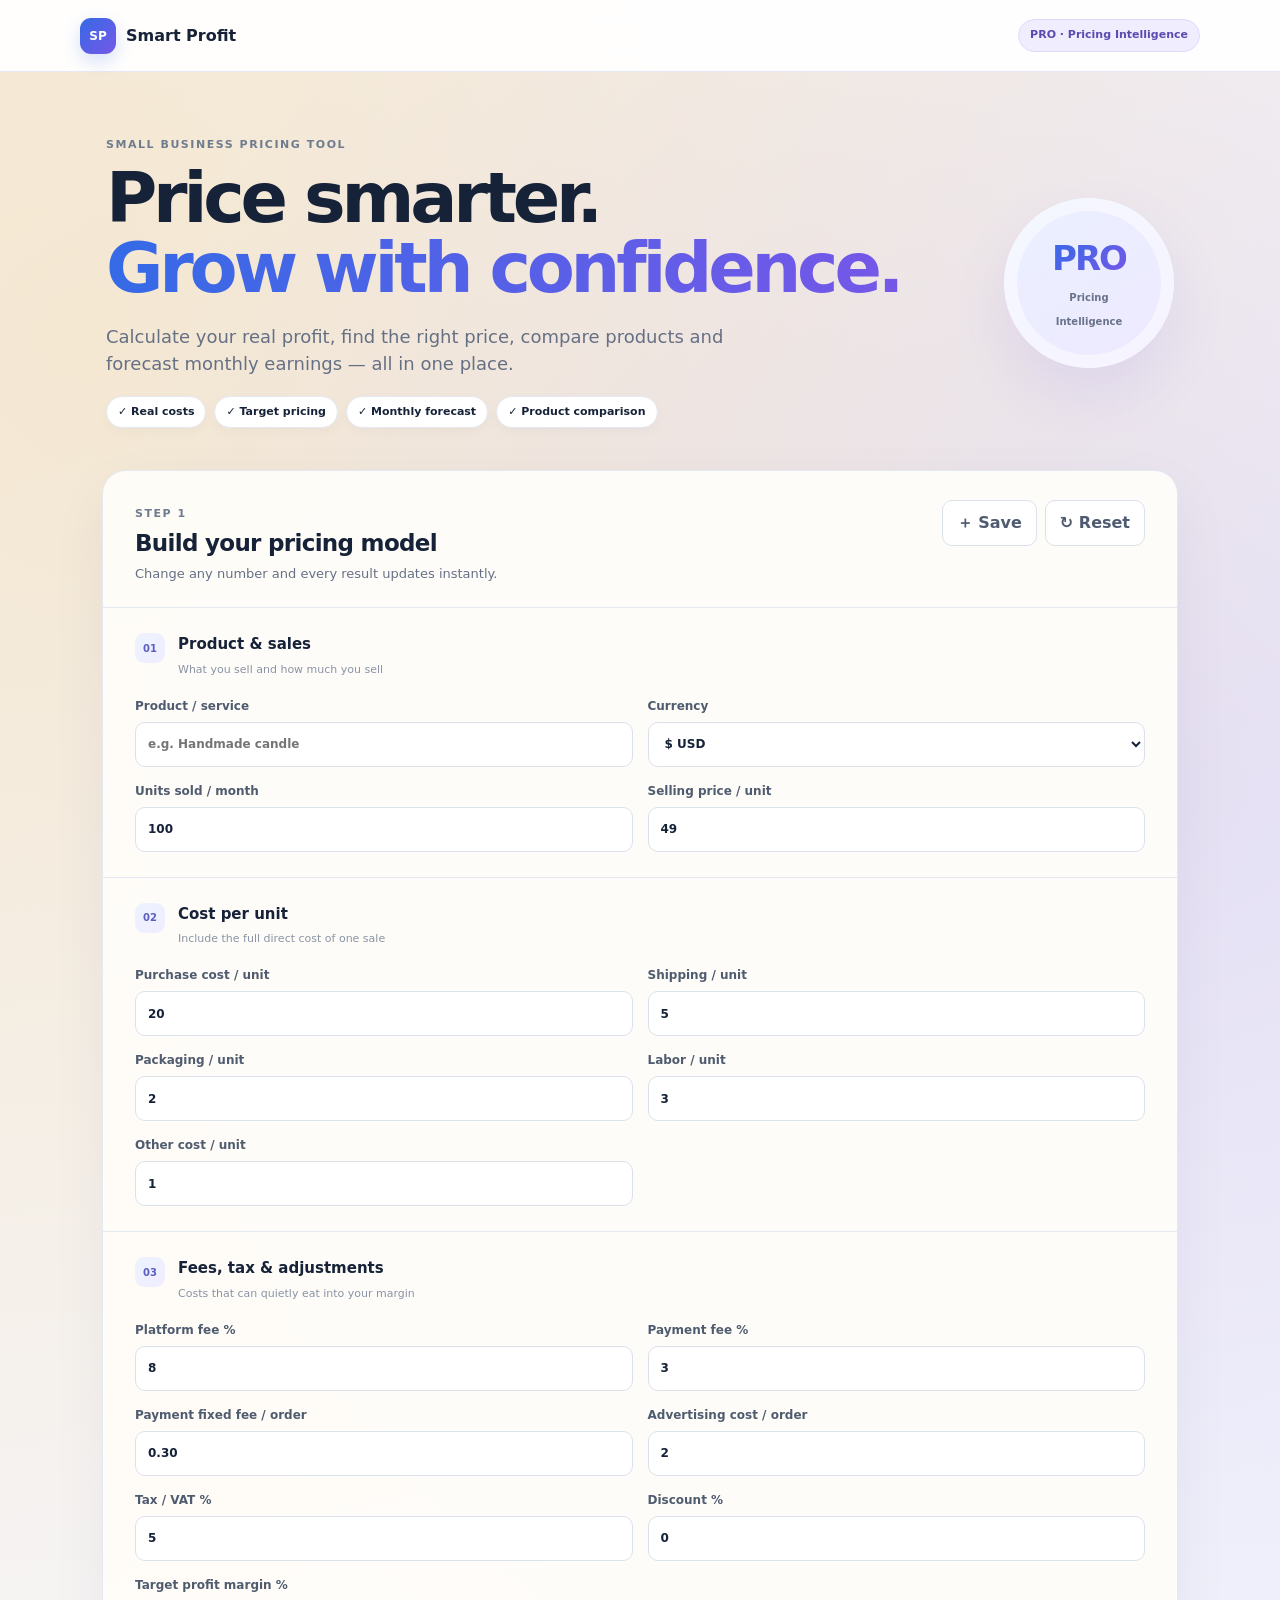
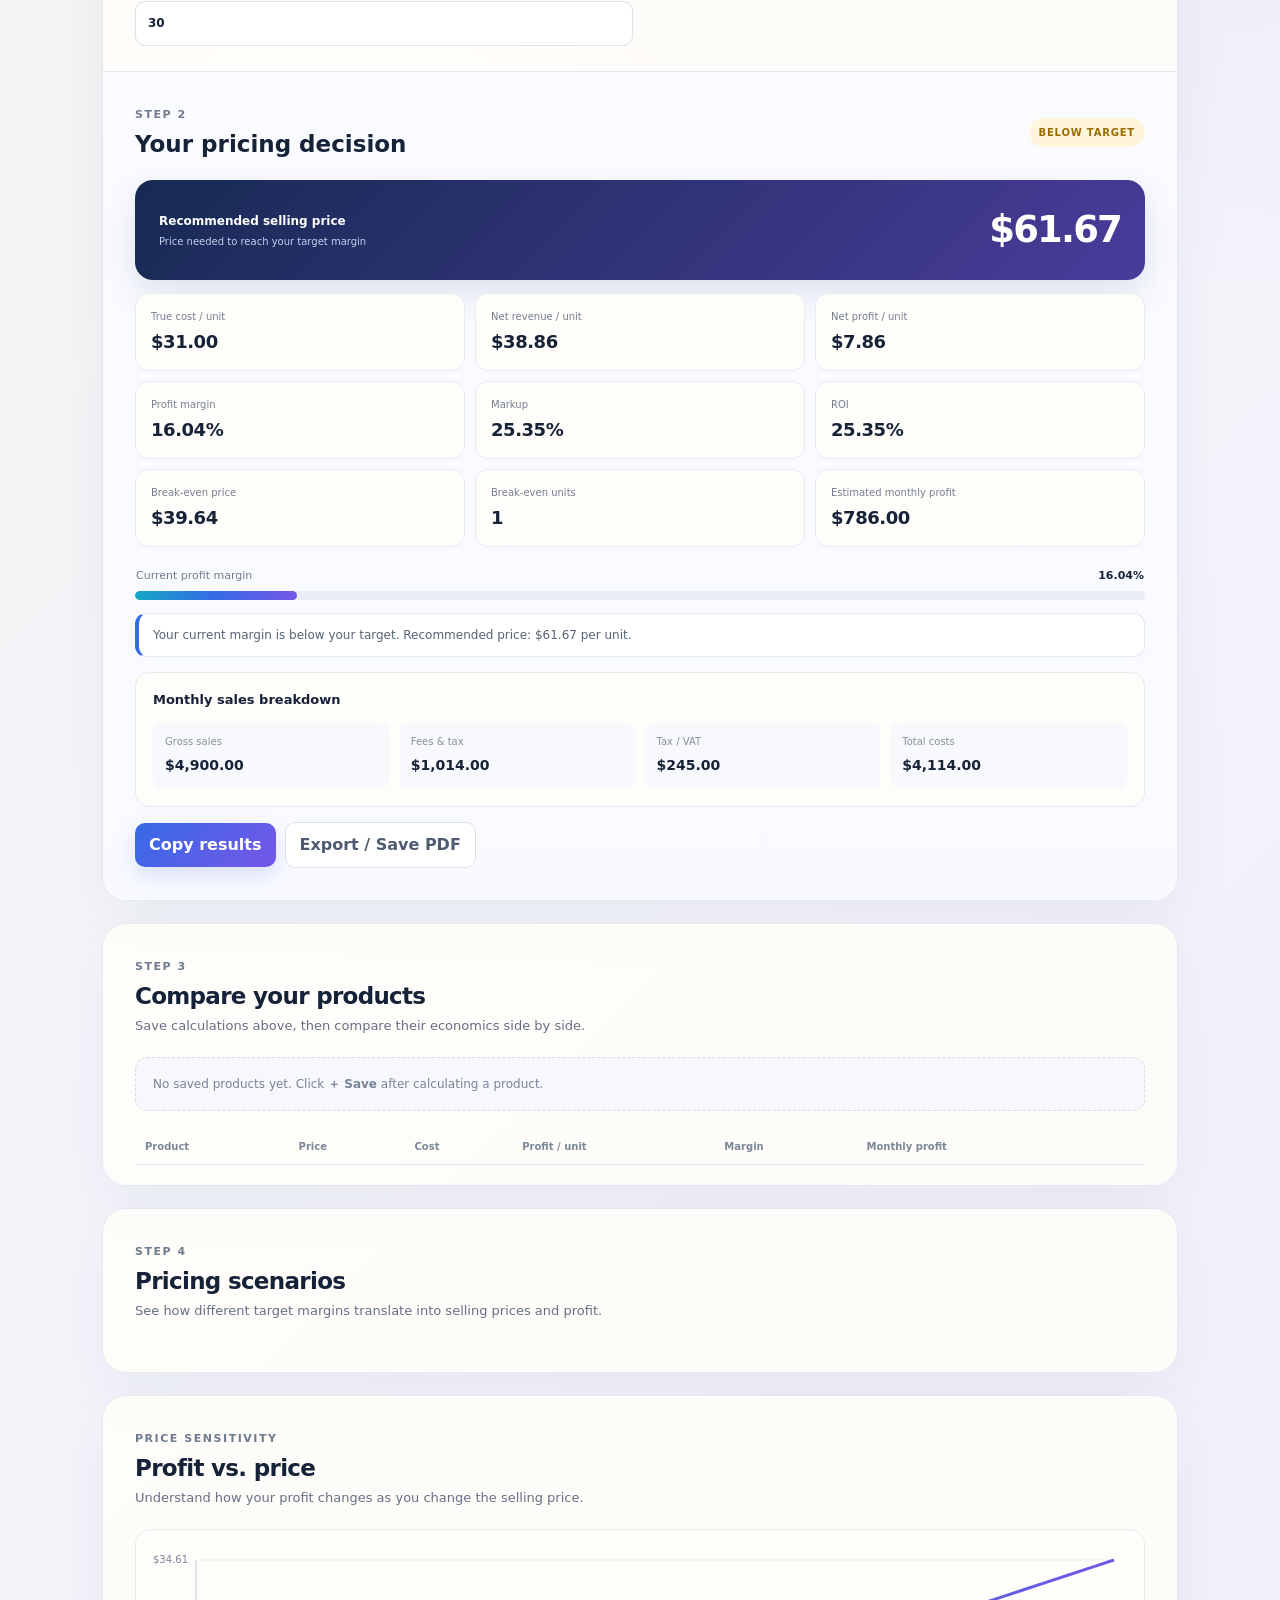
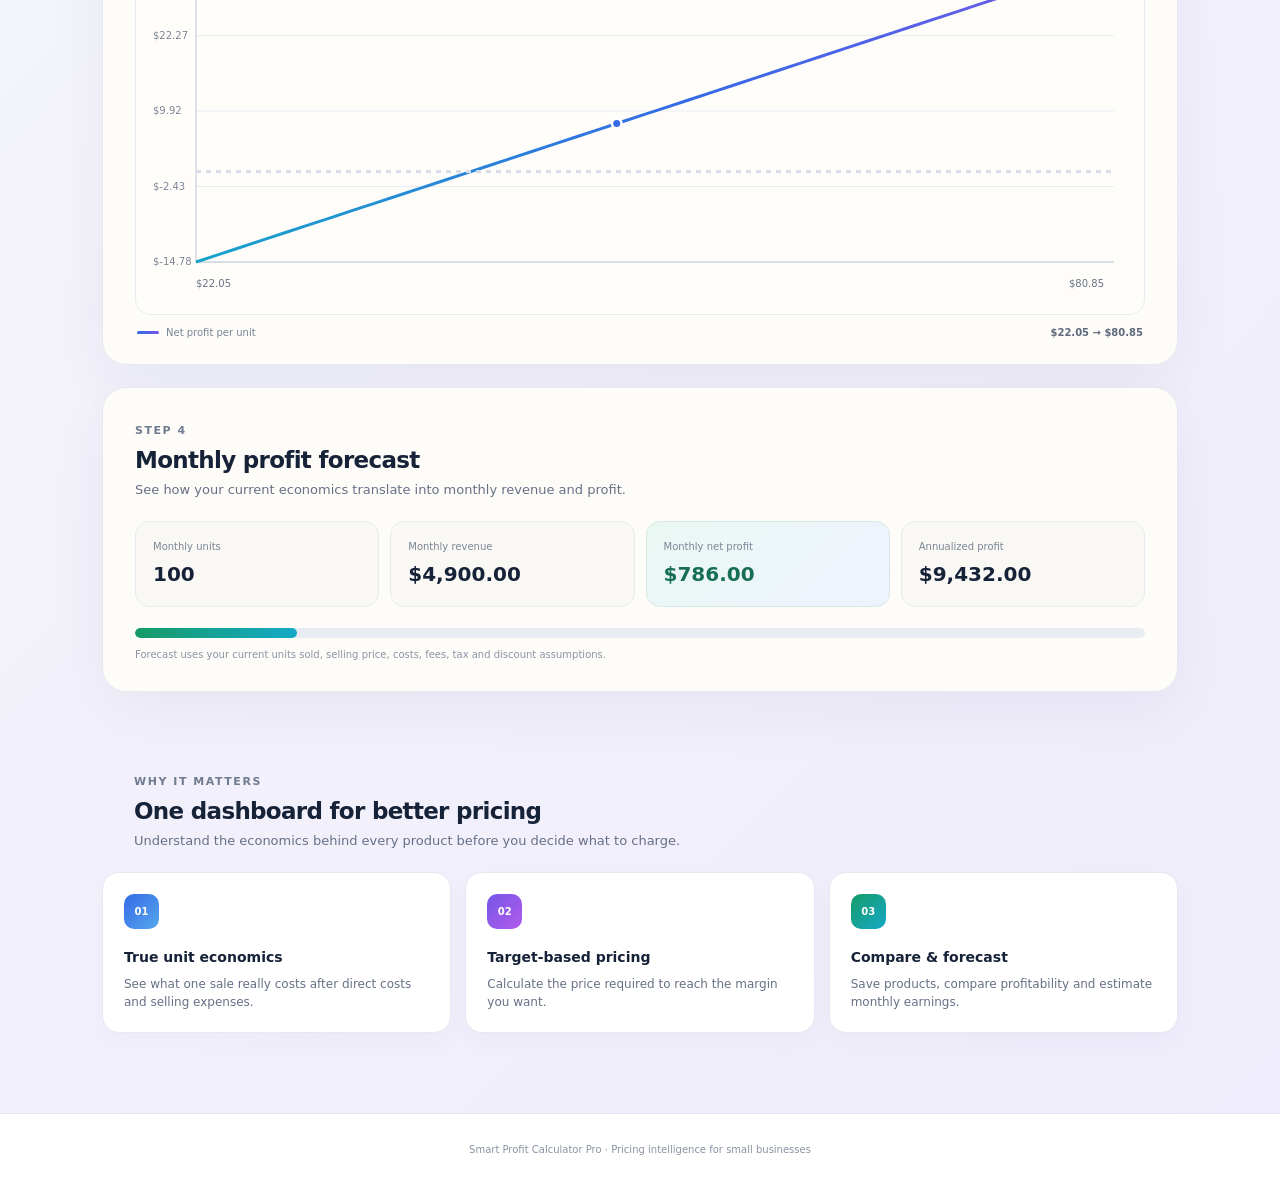
==== index.html @ c3d18a42 "Add files via upload" ====
<!doctype html>
<html lang="en">
<head>
<meta charset="utf-8">
<meta name="viewport" content="width=device-width,initial-scale=1">
<meta name="description" content="Smart Profit Calculator Pro — pricing, profit, comparison and monthly forecasting for small businesses.">
<title>Smart Profit Calculator Pro</title>
<link rel="stylesheet" href="style.css">
</head>
<body>
<header class="topbar">
  <div class="brand"><span class="logo">SP</span><span>Smart Profit</span></div>
  <span class="badge">PRO · Pricing Intelligence</span>
</header>

<main class="container">
<section class="hero">
  <div class="hero-copy">
    <p class="eyebrow">SMALL BUSINESS PRICING TOOL</p>
    <h1>Price smarter.<br><span>Grow with confidence.</span></h1>
    <p>Calculate your real profit, find the right price, compare products and forecast monthly earnings — all in one place.</p>
    <div class="hero-pills"><span>✓ Real costs</span><span>✓ Target pricing</span><span>✓ Monthly forecast</span><span>✓ Product comparison</span></div>
  </div>
  <div class="hero-orb"><div><b>PRO</b><small>Pricing<br>Intelligence</small></div></div>
</section>

<section class="card calculator">
  <div class="section-head">
    <div><span class="section-kicker">STEP 1</span><h2>Build your pricing model</h2><p>Change any number and every result updates instantly.</p></div>
    <div class="head-actions"><button id="save" class="secondary">＋ Save</button><button id="reset" class="secondary">↻ Reset</button></div>
  </div>

  <div class="group">
    <div class="group-title"><span>01</span><div><h3>Product & sales</h3><small>What you sell and how much you sell</small></div></div>
    <div class="grid">
      <label>Product / service<input id="product" placeholder="e.g. Handmade candle"></label>
      <label>Currency<select id="currency"><option value="$">$ USD</option><option value="€">€ EUR</option><option value="£">£ GBP</option><option value="﷼">﷼ IRR</option></select></label>
      <label>Units sold / month<input id="units" type="number" min="1" step="1" value="100"></label>
      <label>Selling price / unit<input id="selling" type="number" min="0" step="0.01" value="49"></label>
    </div>
  </div>

  <div class="group">
    <div class="group-title"><span>02</span><div><h3>Cost per unit</h3><small>Include the full direct cost of one sale</small></div></div>
    <div class="grid">
      <label>Purchase cost / unit<input id="purchase" type="number" min="0" step="0.01" value="20"></label>
      <label>Shipping / unit<input id="shipping" type="number" min="0" step="0.01" value="5"></label>
      <label>Packaging / unit<input id="packaging" type="number" min="0" step="0.01" value="2"></label>
      <label>Labor / unit<input id="labor" type="number" min="0" step="0.01" value="3"></label>
      <label>Other cost / unit<input id="other" type="number" min="0" step="0.01" value="1"></label>
    </div>
  </div>

  <div class="group">
    <div class="group-title"><span>03</span><div><h3>Fees, tax & adjustments</h3><small>Costs that can quietly eat into your margin</small></div></div>
    <div class="grid">
      <label>Platform fee %<input id="platformFee" type="number" min="0" max="100" step="0.1" value="8"></label>
      <label>Payment fee %<input id="paymentFee" type="number" min="0" max="100" step="0.1" value="3"></label>
      <label>Payment fixed fee / order<input id="fixedFee" type="number" min="0" step="0.01" value="0.30"></label>
      <label>Advertising cost / order<input id="ads" type="number" min="0" step="0.01" value="2"></label>
      <label>Tax / VAT %<input id="tax" type="number" min="0" max="100" step="0.1" value="5"></label>
      <label>Discount %<input id="discount" type="number" min="0" max="100" step="0.1" value="0"></label>
      <label>Target profit margin %<input id="targetMargin" type="number" min="0" max="99.9" step="0.1" value="30"></label>
    </div>
  </div>

  <div class="results-wrap">
    <div class="result-heading"><div><span class="section-kicker">STEP 2</span><h2>Your pricing decision</h2></div><span id="status" class="status positive">PROFITABLE</span></div>
    <div class="hero-result"><div><span>Recommended selling price</span><small>Price needed to reach your target margin</small></div><strong id="recommended">$45.07</strong></div>
    <div class="results">
      <div class="metric"><span>True cost / unit</span><strong id="cost">$31.00</strong></div>
      <div class="metric"><span>Net revenue / unit</span><strong id="netRevenue">$43.05</strong></div>
      <div class="metric"><span>Net profit / unit</span><strong id="profit">$12.05</strong></div>
      <div class="metric"><span>Profit margin</span><strong id="margin">28.00%</strong></div>
      <div class="metric"><span>Markup</span><strong id="markup">38.87%</strong></div>
      <div class="metric"><span>ROI</span><strong id="roi">38.87%</strong></div>
      <div class="metric"><span>Break-even price</span><strong id="breakEven">$35.41</strong></div>
      <div class="metric"><span>Break-even units</span><strong id="breakEvenUnits">1</strong></div>
      <div class="metric"><span>Estimated monthly profit</span><strong id="totalProfit">$1,205.00</strong></div>
    </div>
    <div class="bar-label"><span>Current profit margin</span><b id="barValue">28.00%</b></div>
    <div class="bar"><div id="profitBar"></div></div>
    <div class="insight" id="message"></div>
    <div class="summary"><h3>Monthly sales breakdown</h3><div class="summary-grid">
      <div><span>Gross sales</span><b id="grossSales">$4,900.00</b></div>
      <div><span>Fees & tax</span><b id="fees">$980.00</b></div>
      <div><span>Tax / VAT</span><b id="taxAmount">$245.00</b></div>
      <div><span>Total costs</span><b id="variableCosts">$3,695.00</b></div>
    </div></div>
    <div class="actions"><button id="copy" class="primary">Copy results</button><button id="pdf" class="secondary">Export / Save PDF</button><span id="copied" class="copied"></span></div>
  </div>
</section>

<section class="card tool-card">
  <div class="section-head compact"><div><span class="section-kicker">STEP 3</span><h2>Compare your products</h2><p>Save calculations above, then compare their economics side by side.</p></div></div>
  <div id="savedEmpty" class="empty">No saved products yet. Click <b>＋ Save</b> after calculating a product.</div>
  <div class="table-wrap"><table id="compareTable"><thead><tr><th>Product</th><th>Price</th><th>Cost</th><th>Profit / unit</th><th>Margin</th><th>Monthly profit</th><th></th></tr></thead><tbody></tbody></table></div>
</section>


<section class="card scenarios">
  <div class="section-head compact"><div><span class="section-kicker">STEP 4</span><h2>Pricing scenarios</h2><p>See how different target margins translate into selling prices and profit.</p></div></div>
  <div class="scenario-grid" id="scenarioGrid"></div>
</section>

<section class="card chart-card">
  <div class="section-head compact"><div><span class="section-kicker">PRICE SENSITIVITY</span><h2>Profit vs. price</h2><p>Understand how your profit changes as you change the selling price.</p></div></div>
  <div class="chart-wrap"><canvas id="profitChart" width="1000" height="360"></canvas></div>
  <div class="chart-legend"><span><i></i> Net profit per unit</span><b id="chartRange"></b></div>
</section>
<section class="card forecast">
  <div class="section-head compact"><div><span class="section-kicker">STEP 4</span><h2>Monthly profit forecast</h2><p>See how your current economics translate into monthly revenue and profit.</p></div></div>
  <div class="forecast-grid">
    <div class="forecast-card"><span>Monthly units</span><b id="fUnits">100</b></div>
    <div class="forecast-card"><span>Monthly revenue</span><b id="fRevenue">$4,900</b></div>
    <div class="forecast-card accent"><span>Monthly net profit</span><b id="fProfit">$1,205</b></div>
    <div class="forecast-card"><span>Annualized profit</span><b id="fAnnual">$14,460</b></div>
  </div>
  <div class="forecast-bar"><div id="forecastFill"></div></div>
  <div class="forecast-note">Forecast uses your current units sold, selling price, costs, fees, tax and discount assumptions.</div>
</section>

<section class="how"><div class="section-head compact"><div><span class="section-kicker">WHY IT MATTERS</span><h2>One dashboard for better pricing</h2><p>Understand the economics behind every product before you decide what to charge.</p></div></div>
<div class="features"><div><span class="feature-icon one">01</span><b>True unit economics</b><p>See what one sale really costs after direct costs and selling expenses.</p></div>
<div><span class="feature-icon two">02</span><b>Target-based pricing</b><p>Calculate the price required to reach the margin you want.</p></div>
<div><span class="feature-icon three">03</span><b>Compare & forecast</b><p>Save products, compare profitability and estimate monthly earnings.</p></div></div></section>
</main>
<footer>Smart Profit Calculator Pro · Pricing intelligence for small businesses</footer>
<script src="app.js"></script>
</body>
</html>
---- style.css ----
*{box-sizing:border-box}:root{--ink:#162238;--muted:#667085;--line:#e4e9f1;--soft:#f5f8fc;--blue:#356ae6;--violet:#7657e8;--cyan:#15a9c7;--green:#169b67;--red:#c53b35;--gold:#e2a72f}
body{margin:0;background:radial-gradient(circle at 8% 8%,rgba(230,190,115,.20),transparent 30%),radial-gradient(circle at 92% 18%,rgba(118,87,232,.13),transparent 30%),linear-gradient(135deg,#f8f1e7 0%,#f4f5fb 48%,#f0ecfb 100%);color:var(--ink);font-family:Inter,ui-sans-serif,system-ui,-apple-system,"Segoe UI",sans-serif;line-height:1.5}.topbar{height:72px;background:rgba(255,255,255,.94);backdrop-filter:blur(12px);border-bottom:1px solid var(--line);display:flex;align-items:center;justify-content:space-between;padding:0 max(22px,calc((100% - 1120px)/2));position:sticky;top:0;z-index:10}.brand{display:flex;align-items:center;gap:10px;font-weight:850}.logo{width:36px;height:36px;border-radius:11px;background:linear-gradient(135deg,var(--blue),var(--violet));color:#fff;display:grid;place-items:center;font-size:12px;box-shadow:0 7px 18px #356ae633}.badge{font-size:11px;font-weight:800;color:#5b4bb0;background:#f0edff;border:1px solid #ded8ff;padding:7px 11px;border-radius:99px}
.container{max-width:1120px;margin:auto;padding:55px 22px 80px}.hero{display:flex;justify-content:space-between;align-items:center;gap:30px;padding:10px 4px 42px}.eyebrow,.section-kicker{font-size:11px;font-weight:900;letter-spacing:.14em;color:#6f7b8e;margin:0 0 9px}.hero h1{font-size:clamp(42px,6vw,70px);line-height:1.01;letter-spacing:-.06em;margin:0}.hero h1 span{background:linear-gradient(90deg,var(--blue),var(--violet));-webkit-background-clip:text;background-clip:text;color:transparent}.hero-copy>p:not(.eyebrow){font-size:18px;color:var(--muted);max-width:690px;margin:19px 0}.hero-pills{display:flex;gap:8px;flex-wrap:wrap}.hero-pills span{background:#fff;border:1px solid var(--line);padding:7px 11px;border-radius:99px;font-size:11px;font-weight:750;box-shadow:0 4px 12px #1c2c4a08}.hero-orb{width:170px;height:170px;flex:none;border-radius:50%;background:linear-gradient(145deg,#eaf0ff,#eee9ff);display:grid;place-items:center;box-shadow:inset 0 0 0 13px #ffffff80,0 25px 55px #6c5ce71c}.hero-orb div{text-align:center}.hero-orb b{display:block;font-size:34px;letter-spacing:-.06em;background:linear-gradient(135deg,var(--blue),var(--violet));-webkit-background-clip:text;color:transparent}.hero-orb small{font-size:10px;color:#68738a;font-weight:800;line-height:1.2}
.card{background:rgba(255,253,249,.96);border:1px solid var(--line);border-radius:24px;box-shadow:0 20px 60px #1d31500d;overflow:hidden;margin-bottom:22px}.section-head{display:flex;justify-content:space-between;align-items:flex-start;gap:20px;padding:29px 32px 24px}.section-head h2{margin:2px 0 3px;font-size:23px;letter-spacing:-.03em}.section-head p{margin:0;color:var(--muted);font-size:13px}.head-actions{display:flex;gap:8px}.secondary,.primary{font:inherit;border-radius:10px;padding:10px 14px;cursor:pointer;font-weight:800}.secondary{background:#fff;border:1px solid #dbe1eb;color:#4e5b70}.secondary:hover{border-color:#aeb9ca}.primary{background:linear-gradient(135deg,var(--blue),var(--violet));border:0;color:#fff;box-shadow:0 9px 20px #4e68d52b}
.group{border-top:1px solid var(--line);padding:25px 32px}.group-title{display:flex;gap:13px;align-items:flex-start;margin-bottom:17px}.group-title>span{width:30px;height:30px;border-radius:9px;background:linear-gradient(135deg,#edf3ff,#f0edff);display:grid;place-items:center;font-size:10px;font-weight:900;color:#5b5fc0}.group-title h3{margin:0;font-size:15px}.group-title small{color:#8993a4;font-size:11px}.grid{display:grid;grid-template-columns:repeat(2,minmax(0,1fr));gap:15px}label{font-size:12px;font-weight:750;color:#4f5b6e}input,select{width:100%;margin-top:7px;height:45px;border:1px solid #dbe1e9;border-radius:10px;background:#fff;padding:0 12px;font:inherit;color:var(--ink);outline:none}input:focus,select:focus{border-color:#7189df;box-shadow:0 0 0 3px #617be51a}
.results-wrap{border-top:1px solid var(--line);padding:29px 32px 32px;background:linear-gradient(180deg,#fafbff,#f8faff)}.result-heading{display:flex;justify-content:space-between;align-items:center;margin-bottom:17px}.result-heading h2{margin:2px 0;font-size:23px}.status{font-size:10px;font-weight:900;letter-spacing:.08em;padding:7px 10px;border-radius:99px}.status.positive{background:#e8f8f0;color:var(--green)}.status.warning{background:#fff5dd;color:#9b6c00}.status.negative{background:#fdeceb;color:var(--red)}.hero-result{background:linear-gradient(135deg,#172a53,#493c9b);color:#fff;border-radius:18px;padding:22px 24px;display:flex;justify-content:space-between;align-items:center;gap:20px;margin-bottom:13px;box-shadow:0 14px 35px #33458a22}.hero-result span{display:block;font-size:12px;font-weight:850}.hero-result small{display:block;color:#c7cff0;margin-top:4px;font-size:10px}.hero-result strong{font-size:37px;letter-spacing:-.05em;white-space:nowrap}.results{display:grid;grid-template-columns:repeat(3,1fr);gap:10px}.metric{background:#fffdfa;border:1px solid #e7ebf2;border-radius:13px;padding:15px}.metric span{display:block;color:#747f90;font-size:10px;margin-bottom:4px}.metric strong{font-size:18px;letter-spacing:-.025em}.bar-label{display:flex;justify-content:space-between;margin:21px 1px 7px;font-size:11px;color:#707b8c}.bar-label b{color:var(--ink)}.bar{height:9px;background:#e8ecf3;border-radius:99px;overflow:hidden}.bar div{height:100%;width:0;background:linear-gradient(90deg,var(--cyan),var(--blue),var(--violet));border-radius:99px;transition:.25s}.insight{margin-top:13px;background:#fff;border:1px solid #e4e8ef;border-left:4px solid var(--blue);border-radius:11px;padding:12px 14px;font-size:12px;color:#566275}.summary{margin-top:15px;background:#fffdfa;border:1px solid #e5e9f0;border-radius:14px;padding:17px}.summary h3{margin:0 0 12px;font-size:13px}.summary-grid{display:grid;grid-template-columns:repeat(4,1fr);gap:9px}.summary-grid div{padding:12px;background:#f8f9fc;border-radius:10px}.summary-grid span{display:block;color:#87909e;font-size:10px;margin-bottom:4px}.summary-grid b{font-size:14px}.actions{display:flex;align-items:center;gap:9px;margin-top:15px}.copied{font-size:11px;color:var(--green)}
.tool-card{padding-bottom:20px}.compact{padding-bottom:21px}.empty{margin:0 32px 18px;padding:17px;background:#f7f8fb;border:1px dashed #d7dde8;border-radius:12px;color:#788397;font-size:12px}.table-wrap{overflow-x:auto;padding:0 32px}.table-wrap table{width:100%;border-collapse:collapse;font-size:11px;min-width:730px}.table-wrap th{text-align:left;color:#7c8798;font-size:10px;padding:10px;border-bottom:1px solid var(--line)}.table-wrap td{padding:13px 10px;border-bottom:1px solid #edf0f4}.table-wrap td strong{font-size:12px}.delete{border:0;background:#fff0ef;color:var(--red);border-radius:7px;padding:5px 8px;cursor:pointer;font-size:10px}
.forecast{padding-bottom:29px}.forecast-grid{display:grid;grid-template-columns:repeat(4,1fr);gap:11px;padding:0 32px}.forecast-card{background:#faf8f4;border:1px solid #e7ebf1;border-radius:14px;padding:17px}.forecast-card span{display:block;color:#7b8696;font-size:10px;margin-bottom:5px}.forecast-card b{font-size:20px}.forecast-card.accent{background:linear-gradient(135deg,#eaf8f3,#eef3ff);border-color:#d8e9e5}.forecast-card.accent b{color:#176f53}.forecast-bar{height:10px;background:#e9edf3;border-radius:99px;margin:21px 32px 9px;overflow:hidden}.forecast-bar div{height:100%;width:0;background:linear-gradient(90deg,var(--green),var(--cyan));border-radius:99px}.forecast-note{padding:0 32px;color:#8a94a3;font-size:10px}
.how{padding:25px 0 0}.features{display:grid;grid-template-columns:repeat(3,1fr);gap:14px}.features>div{background:#fff;border:1px solid var(--line);border-radius:17px;padding:21px;box-shadow:0 8px 25px #25365b08}.feature-icon{display:grid;place-items:center;width:35px;height:35px;border-radius:10px;font-size:10px;font-weight:900;margin-bottom:16px;color:#fff}.one{background:linear-gradient(135deg,var(--blue),#55a7ed)}.two{background:linear-gradient(135deg,var(--violet),#b05bea)}.three{background:linear-gradient(135deg,var(--green),var(--cyan))}.features b{font-size:14px}.features p{font-size:12px;color:var(--muted);margin:6px 0 0}footer{text-align:center;color:#8993a2;font-size:10px;padding:28px;border-top:1px solid var(--line);background:#fff}
@media(max-width:800px){.hero-orb{display:none}.results{grid-template-columns:repeat(2,1fr)}.summary-grid,.forecast-grid,.features{grid-template-columns:repeat(2,1fr)}}@media(max-width:560px){.topbar{height:62px}.badge{display:none}.container{padding:35px 13px 55px}.hero h1{font-size:44px}.grid,.results,.summary-grid,.forecast-grid,.features{grid-template-columns:1fr}.section-head,.group,.results-wrap{padding-left:18px;padding-right:18px}.table-wrap{padding:0 18px}.empty{margin-left:18px;margin-right:18px}.forecast-bar{margin-left:18px;margin-right:18px}.forecast-note{padding-left:18px;padding-right:18px}.hero-result{flex-direction:column;align-items:flex-start}.hero-result strong{font-size:32px}.head-actions{flex-direction:column}}
@media print{.topbar,.hero-orb,.head-actions,.actions,.how,.tool-card,.forecast,.group,.hero-pills,footer{display:none!important}.container{padding:0}.card{box-shadow:none;border:0}.results-wrap{background:#fff}.hero{padding:0 0 20px}.results-wrap{border:0}}

body:before{content:"";position:fixed;inset:0;pointer-events:none;opacity:.28;background-image:radial-gradient(rgba(22,34,56,.07) .7px,transparent .7px);background-size:18px 18px;mask-image:linear-gradient(to bottom,black,transparent 72%)}

.scenario-grid{display:grid;grid-template-columns:repeat(5,1fr);gap:11px;padding:0 32px 30px}.scenario{border:1px solid #e3e8f0;border-radius:15px;padding:17px;background:#fffdfa;position:relative;overflow:hidden}.scenario:before{content:"";position:absolute;left:0;top:0;right:0;height:4px;background:linear-gradient(90deg,var(--blue),var(--violet))}.scenario.current:before{background:linear-gradient(90deg,var(--green),var(--cyan))}.scenario.break:before{background:linear-gradient(90deg,#e0a52f,#f1c86b)}.scenario span{display:block;color:#7a8595;font-size:10px;font-weight:800;text-transform:uppercase;letter-spacing:.05em}.scenario b{display:block;font-size:22px;margin:5px 0 2px;letter-spacing:-.03em}.scenario small{font-size:10px;color:#8993a2}.scenario .profit{margin-top:13px;padding-top:11px;border-top:1px solid #edf0f4}.chart-card{padding-bottom:24px}.chart-wrap{margin:0 32px;background:#fffdfa;border:1px solid #e6eaf1;border-radius:15px;padding:12px}.chart-wrap canvas{display:block;width:100%;height:360px}.chart-legend{display:flex;justify-content:space-between;align-items:center;padding:10px 34px 0;color:#788396;font-size:10px}.chart-legend span{display:flex;align-items:center;gap:7px}.chart-legend i{width:22px;height:3px;border-radius:99px;background:linear-gradient(90deg,var(--blue),var(--violet));display:inline-block}.chart-legend b{font-size:10px;color:#5e6a7c}
@media(max-width:900px){.scenario-grid{grid-template-columns:repeat(3,1fr)}}@media(max-width:560px){.scenario-grid{grid-template-columns:1fr 1fr;padding-left:18px;padding-right:18px}.chart-wrap{margin-left:18px;margin-right:18px}.chart-legend{padding-left:20px;padding-right:20px}.chart-wrap canvas{height:280px}}
@media print{.scenarios,.chart-card{display:block!important}.chart-wrap{border:0}.chart-wrap canvas{height:300px}}
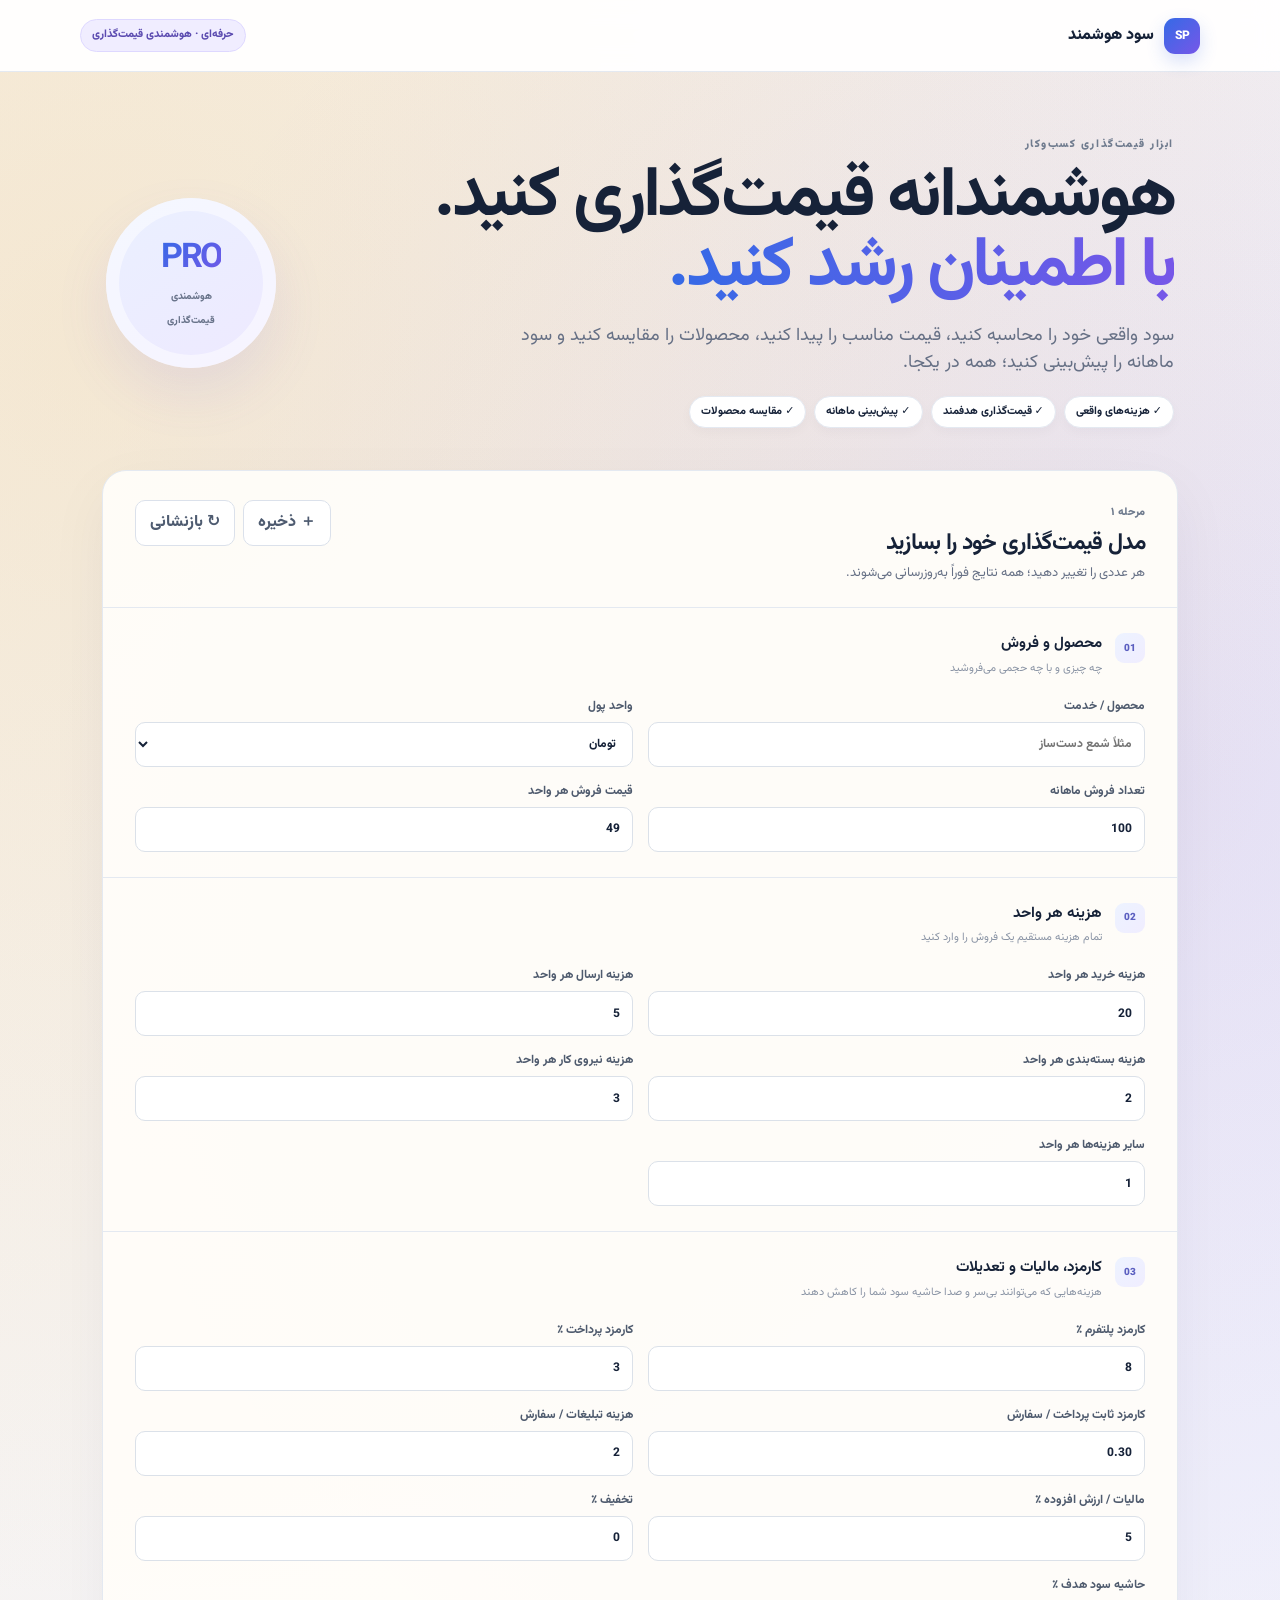
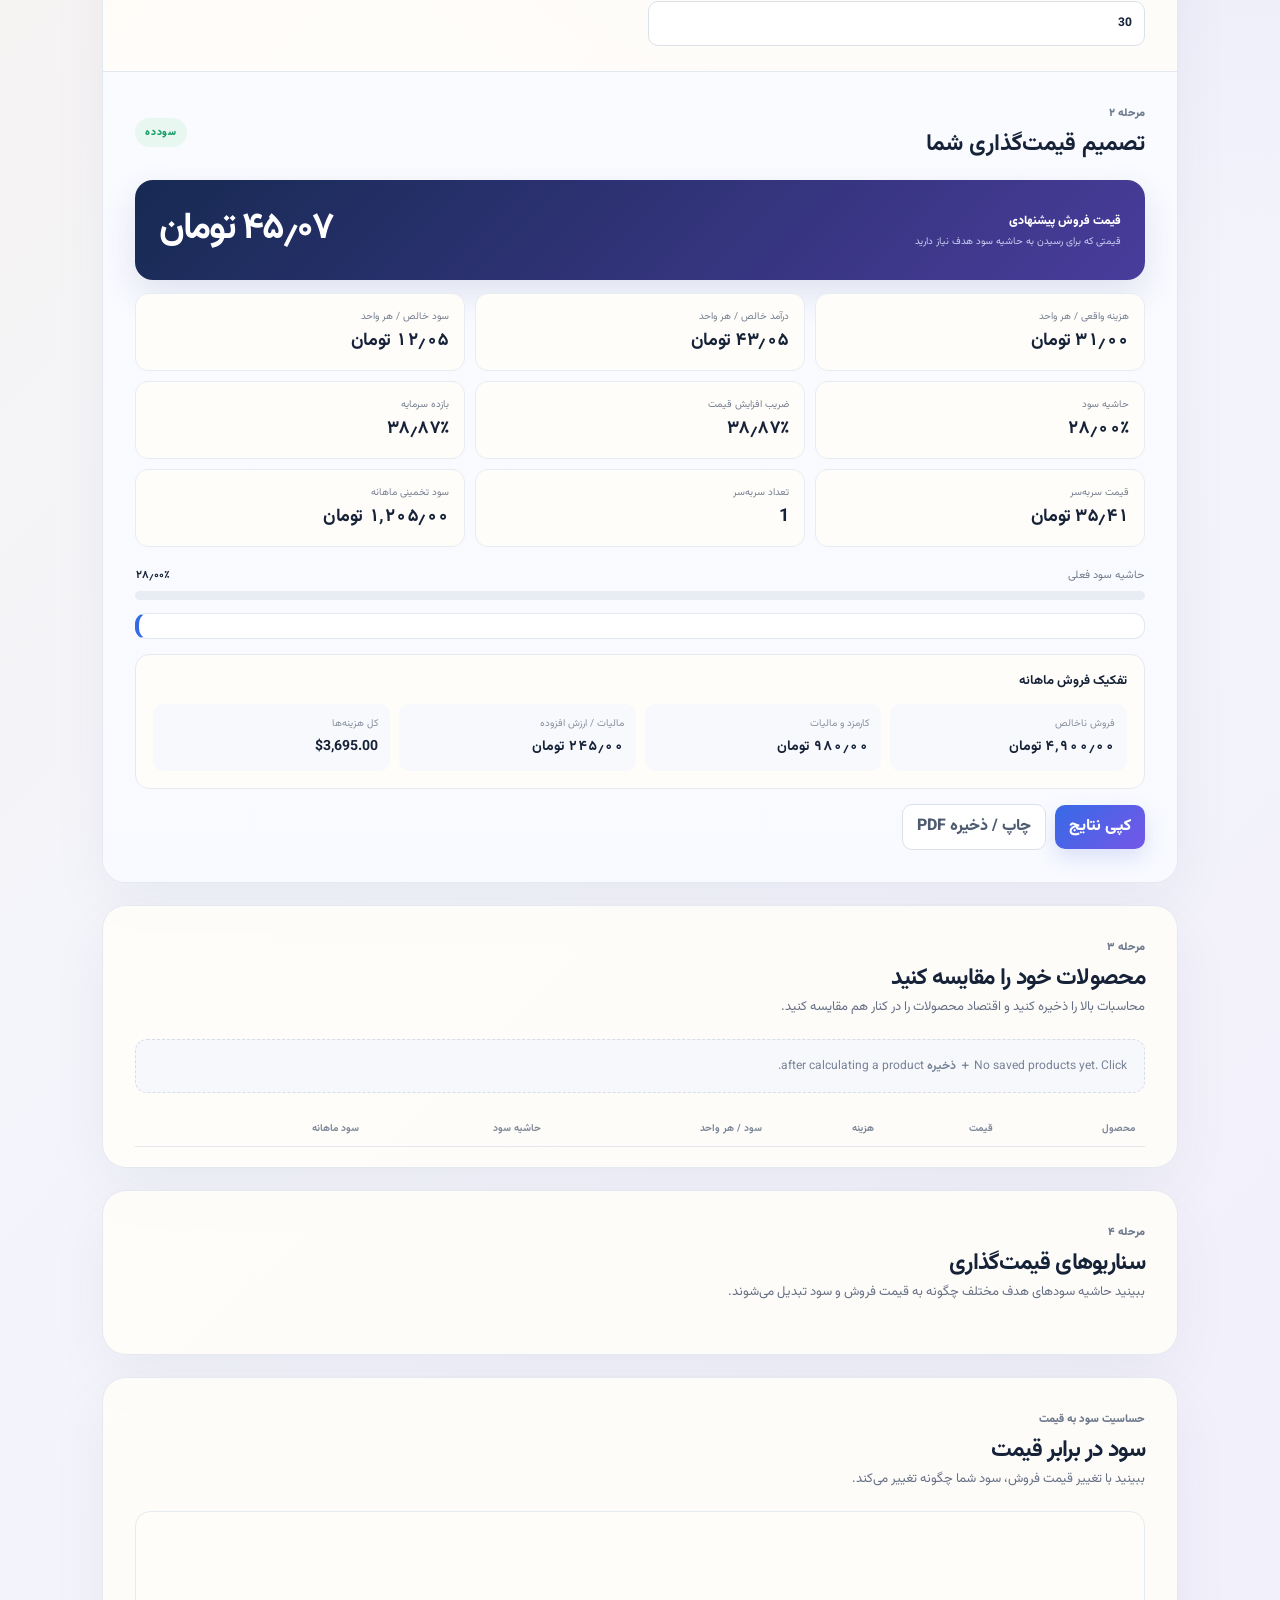
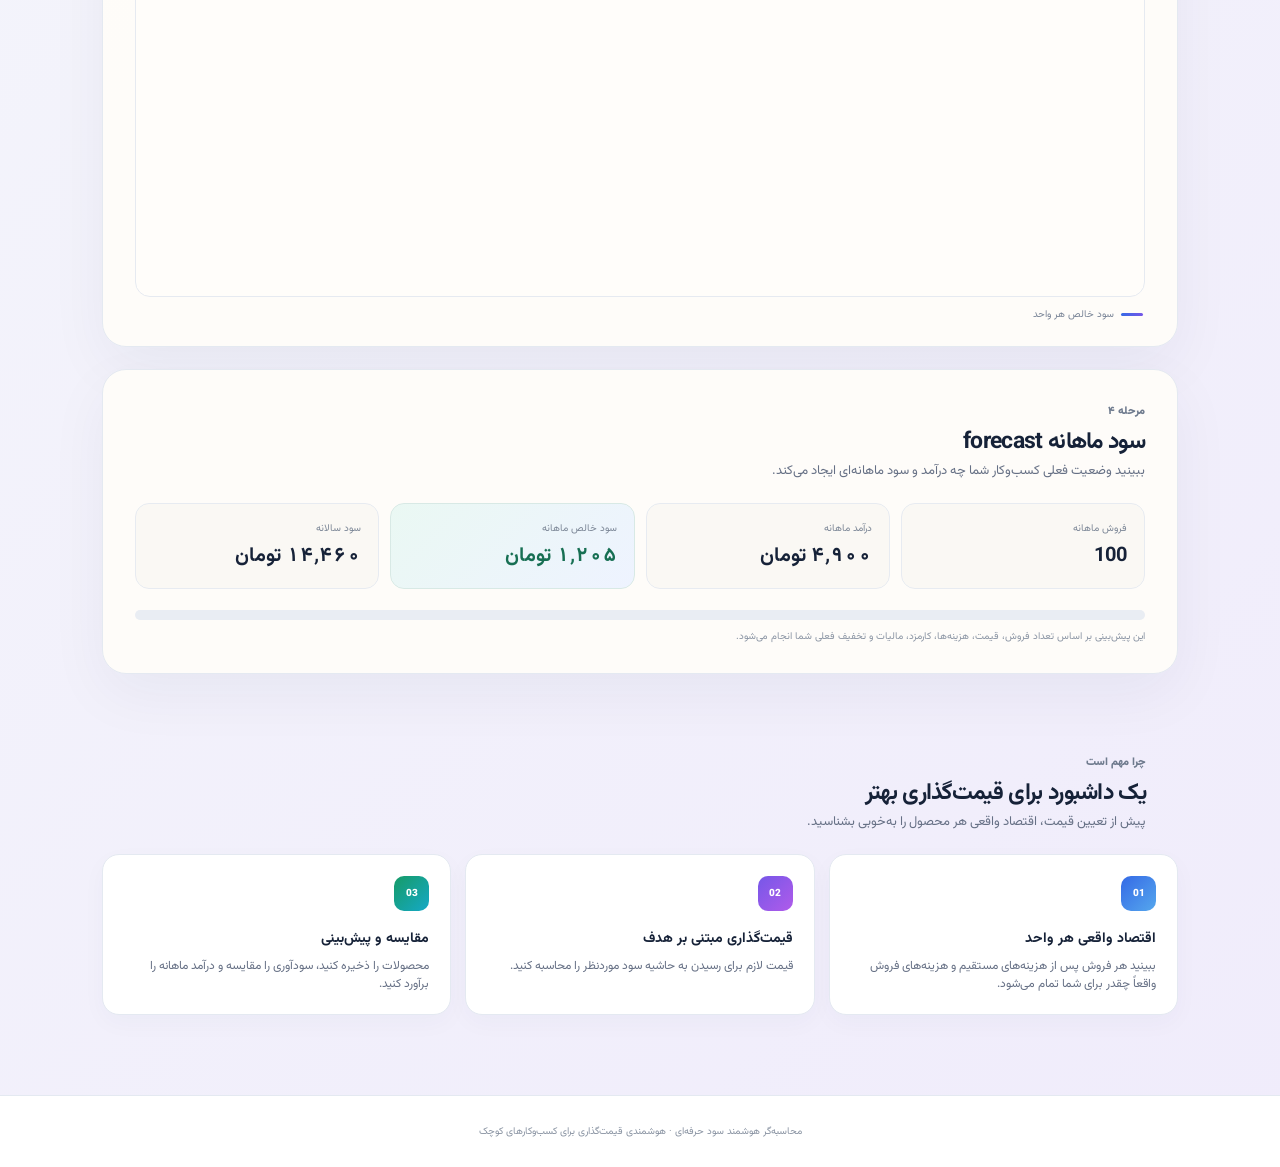
==== commit c96b8c88: "Add files via upload" ====
--- a/index.html
+++ b/index.html
@@ -1,131 +1,132 @@
 <!doctype html>
-<html lang="en">
+<html lang="fa" dir="rtl">
 <head>
 <meta charset="utf-8">
 <meta name="viewport" content="width=device-width,initial-scale=1">
-<meta name="description" content="Smart Profit Calculator Pro — pricing, profit, comparison and monthly forecasting for small businesses.">
-<title>Smart Profit Calculator Pro</title>
+<meta name="description" content="محاسبه‌گر هوشمند سود حرفه‌ای برای قیمت‌گذاری، محاسبه سود، مقایسه محصولات و پیش‌بینی درآمد ماهانه کسب‌وکارها.">
+<title>محاسبه‌گر هوشمند سود حرفه‌ای</title>
+<link rel="stylesheet" href="https://fonts.googleapis.com/css2?family=Vazirmatn:wght@400;500;600;700;800;900&display=swap">
 <link rel="stylesheet" href="style.css">
 </head>
 <body>
 <header class="topbar">
-  <div class="brand"><span class="logo">SP</span><span>Smart Profit</span></div>
-  <span class="badge">PRO · Pricing Intelligence</span>
+  <div class="brand"><span class="logo">SP</span><span>سود هوشمند</span></div>
+  <span class="badge">حرفه‌ای · هوشمندی قیمت‌گذاری</span>
 </header>
 
 <main class="container">
 <section class="hero">
   <div class="hero-copy">
-    <p class="eyebrow">SMALL BUSINESS PRICING TOOL</p>
-    <h1>Price smarter.<br><span>Grow with confidence.</span></h1>
-    <p>Calculate your real profit, find the right price, compare products and forecast monthly earnings — all in one place.</p>
-    <div class="hero-pills"><span>✓ Real costs</span><span>✓ Target pricing</span><span>✓ Monthly forecast</span><span>✓ Product comparison</span></div>
+    <p class="eyebrow">ابزار قیمت‌گذاری کسب‌وکار</p>
+    <h1>هوشمندانه قیمت‌گذاری کنید.<br><span>با اطمینان رشد کنید.</span></h1>
+    <p>سود واقعی خود را محاسبه کنید، قیمت مناسب را پیدا کنید، محصولات را مقایسه کنید و سود ماهانه را پیش‌بینی کنید؛ همه در یکجا.</p>
+    <div class="hero-pills"><span>✓ هزینه‌های واقعی</span><span>✓ قیمت‌گذاری هدفمند</span><span>✓ پیش‌بینی ماهانه</span><span>✓ مقایسه محصولات</span></div>
   </div>
-  <div class="hero-orb"><div><b>PRO</b><small>Pricing<br>Intelligence</small></div></div>
+  <div class="hero-orb"><div><b>PRO</b><small>هوشمندی<br>قیمت‌گذاری</small></div></div>
 </section>
 
 <section class="card calculator">
   <div class="section-head">
-    <div><span class="section-kicker">STEP 1</span><h2>Build your pricing model</h2><p>Change any number and every result updates instantly.</p></div>
-    <div class="head-actions"><button id="save" class="secondary">＋ Save</button><button id="reset" class="secondary">↻ Reset</button></div>
+    <div><span class="section-kicker">مرحله ۱</span><h2>مدل قیمت‌گذاری خود را بسازید</h2><p>هر عددی را تغییر دهید؛ همه نتایج فوراً به‌روزرسانی می‌شوند.</p></div>
+    <div class="head-actions"><button id="save" class="secondary">＋ ذخیره</button><button id="reset" class="secondary">↻ بازنشانی</button></div>
   </div>
 
   <div class="group">
-    <div class="group-title"><span>01</span><div><h3>Product & sales</h3><small>What you sell and how much you sell</small></div></div>
+    <div class="group-title"><span>01</span><div><h3>محصول و فروش</h3><small>چه چیزی و با چه حجمی می‌فروشید</small></div></div>
     <div class="grid">
-      <label>Product / service<input id="product" placeholder="e.g. Handmade candle"></label>
-      <label>Currency<select id="currency"><option value="$">$ USD</option><option value="€">€ EUR</option><option value="£">£ GBP</option><option value="﷼">﷼ IRR</option></select></label>
-      <label>Units sold / month<input id="units" type="number" min="1" step="1" value="100"></label>
-      <label>Selling price / unit<input id="selling" type="number" min="0" step="0.01" value="49"></label>
+      <label>محصول / خدمت<input id="product" placeholder="مثلاً شمع دست‌ساز"></label>
+      <label>واحد پول<select id="currency"><option value="تومان">تومان</option></select></label>
+      <label>تعداد فروش ماهانه<input id="units" type="number" min="1" step="1" value="100"></label>
+      <label>قیمت فروش هر واحد<input id="selling" type="number" min="0" step="0.01" value="49"></label>
     </div>
   </div>
 
   <div class="group">
-    <div class="group-title"><span>02</span><div><h3>Cost per unit</h3><small>Include the full direct cost of one sale</small></div></div>
+    <div class="group-title"><span>02</span><div><h3>هزینه هر واحد</h3><small>تمام هزینه مستقیم یک فروش را وارد کنید</small></div></div>
     <div class="grid">
-      <label>Purchase cost / unit<input id="purchase" type="number" min="0" step="0.01" value="20"></label>
-      <label>Shipping / unit<input id="shipping" type="number" min="0" step="0.01" value="5"></label>
-      <label>Packaging / unit<input id="packaging" type="number" min="0" step="0.01" value="2"></label>
-      <label>Labor / unit<input id="labor" type="number" min="0" step="0.01" value="3"></label>
-      <label>Other cost / unit<input id="other" type="number" min="0" step="0.01" value="1"></label>
+      <label>هزینه خرید هر واحد<input id="purchase" type="number" min="0" step="0.01" value="20"></label>
+      <label>هزینه ارسال هر واحد<input id="shipping" type="number" min="0" step="0.01" value="5"></label>
+      <label>هزینه بسته‌بندی هر واحد<input id="packaging" type="number" min="0" step="0.01" value="2"></label>
+      <label>هزینه نیروی کار هر واحد<input id="labor" type="number" min="0" step="0.01" value="3"></label>
+      <label>سایر هزینه‌ها هر واحد<input id="other" type="number" min="0" step="0.01" value="1"></label>
     </div>
   </div>
 
   <div class="group">
-    <div class="group-title"><span>03</span><div><h3>Fees, tax & adjustments</h3><small>Costs that can quietly eat into your margin</small></div></div>
+    <div class="group-title"><span>03</span><div><h3>کارمزد، مالیات و تعدیلات</h3><small>هزینه‌هایی که می‌توانند بی‌سر و صدا حاشیه سود شما را کاهش دهند</small></div></div>
     <div class="grid">
-      <label>Platform fee %<input id="platformFee" type="number" min="0" max="100" step="0.1" value="8"></label>
-      <label>Payment fee %<input id="paymentFee" type="number" min="0" max="100" step="0.1" value="3"></label>
-      <label>Payment fixed fee / order<input id="fixedFee" type="number" min="0" step="0.01" value="0.30"></label>
-      <label>Advertising cost / order<input id="ads" type="number" min="0" step="0.01" value="2"></label>
-      <label>Tax / VAT %<input id="tax" type="number" min="0" max="100" step="0.1" value="5"></label>
-      <label>Discount %<input id="discount" type="number" min="0" max="100" step="0.1" value="0"></label>
-      <label>Target profit margin %<input id="targetMargin" type="number" min="0" max="99.9" step="0.1" value="30"></label>
+      <label>کارمزد پلتفرم ٪<input id="platformFee" type="number" min="0" max="100" step="0.1" value="8"></label>
+      <label>کارمزد پرداخت ٪<input id="paymentFee" type="number" min="0" max="100" step="0.1" value="3"></label>
+      <label>کارمزد ثابت پرداخت / سفارش<input id="fixedFee" type="number" min="0" step="0.01" value="0.30"></label>
+      <label>هزینه تبلیغات / سفارش<input id="ads" type="number" min="0" step="0.01" value="2"></label>
+      <label>مالیات / ارزش افزوده ٪<input id="tax" type="number" min="0" max="100" step="0.1" value="5"></label>
+      <label>تخفیف ٪<input id="discount" type="number" min="0" max="100" step="0.1" value="0"></label>
+      <label>حاشیه سود هدف ٪<input id="targetحاشیه سود" type="number" min="0" max="99.9" step="0.1" value="30"></label>
     </div>
   </div>
 
   <div class="results-wrap">
-    <div class="result-heading"><div><span class="section-kicker">STEP 2</span><h2>Your pricing decision</h2></div><span id="status" class="status positive">PROFITABLE</span></div>
-    <div class="hero-result"><div><span>Recommended selling price</span><small>Price needed to reach your target margin</small></div><strong id="recommended">$45.07</strong></div>
+    <div class="result-heading"><div><span class="section-kicker">مرحله ۲</span><h2>تصمیم قیمت‌گذاری شما</h2></div><span id="status" class="status positive">سودده</span></div>
+    <div class="hero-result"><div><span>قیمت فروش پیشنهادی</span><small>قیمتی که برای رسیدن به حاشیه سود هدف نیاز دارید</small></div><strong id="recommended">۴۵٫۰۷ تومان</strong></div>
     <div class="results">
-      <div class="metric"><span>True cost / unit</span><strong id="cost">$31.00</strong></div>
-      <div class="metric"><span>Net revenue / unit</span><strong id="netRevenue">$43.05</strong></div>
-      <div class="metric"><span>Net profit / unit</span><strong id="profit">$12.05</strong></div>
-      <div class="metric"><span>Profit margin</span><strong id="margin">28.00%</strong></div>
-      <div class="metric"><span>Markup</span><strong id="markup">38.87%</strong></div>
-      <div class="metric"><span>ROI</span><strong id="roi">38.87%</strong></div>
-      <div class="metric"><span>Break-even price</span><strong id="breakEven">$35.41</strong></div>
-      <div class="metric"><span>Break-even units</span><strong id="breakEvenUnits">1</strong></div>
-      <div class="metric"><span>Estimated monthly profit</span><strong id="totalProfit">$1,205.00</strong></div>
+      <div class="metric"><span>هزینه واقعی / هر واحد</span><strong id="cost">۳۱٫۰۰ تومان</strong></div>
+      <div class="metric"><span>درآمد خالص / هر واحد</span><strong id="netRevenue">۴۳٫۰۵ تومان</strong></div>
+      <div class="metric"><span>سود خالص / هر واحد</span><strong id="profit">۱۲٫۰۵ تومان</strong></div>
+      <div class="metric"><span>حاشیه سود</span><strong id="margin">۲۸٫۰۰٪</strong></div>
+      <div class="metric"><span>ضریب افزایش قیمت</span><strong id="markup">۳۸٫۸۷٪</strong></div>
+      <div class="metric"><span>بازده سرمایه</span><strong id="roi">۳۸٫۸۷٪</strong></div>
+      <div class="metric"><span>قیمت سربه‌سر</span><strong id="breakEven">۳۵٫۴۱ تومان</strong></div>
+      <div class="metric"><span>تعداد سربه‌سر</span><strong id="breakEvenUnits">1</strong></div>
+      <div class="metric"><span>سود تخمینی ماهانه</span><strong id="totalProfit">۱٬۲۰۵٫۰۰ تومان</strong></div>
     </div>
-    <div class="bar-label"><span>Current profit margin</span><b id="barValue">28.00%</b></div>
+    <div class="bar-label"><span>حاشیه سود فعلی</span><b id="barValue">۲۸٫۰۰٪</b></div>
     <div class="bar"><div id="profitBar"></div></div>
     <div class="insight" id="message"></div>
-    <div class="summary"><h3>Monthly sales breakdown</h3><div class="summary-grid">
-      <div><span>Gross sales</span><b id="grossSales">$4,900.00</b></div>
-      <div><span>Fees & tax</span><b id="fees">$980.00</b></div>
-      <div><span>Tax / VAT</span><b id="taxAmount">$245.00</b></div>
-      <div><span>Total costs</span><b id="variableCosts">$3,695.00</b></div>
+    <div class="summary"><h3>تفکیک فروش ماهانه</h3><div class="summary-grid">
+      <div><span>فروش ناخالص</span><b id="grossSales">۴٬۹۰۰٫۰۰ تومان</b></div>
+      <div><span>کارمزد و مالیات</span><b id="fees">۹۸۰٫۰۰ تومان</b></div>
+      <div><span>مالیات / ارزش افزوده</span><b id="taxAmount">۲۴۵٫۰۰ تومان</b></div>
+      <div><span>کل هزینه‌ها</span><b id="variableهزینهs">$3,695.00</b></div>
     </div></div>
-    <div class="actions"><button id="copy" class="primary">Copy results</button><button id="pdf" class="secondary">Export / Save PDF</button><span id="copied" class="copied"></span></div>
+    <div class="actions"><button id="copy" class="primary">کپی نتایج</button><button id="pdf" class="secondary">چاپ / ذخیره PDF</button><span id="copied" class="copied"></span></div>
   </div>
 </section>
 
 <section class="card tool-card">
-  <div class="section-head compact"><div><span class="section-kicker">STEP 3</span><h2>Compare your products</h2><p>Save calculations above, then compare their economics side by side.</p></div></div>
-  <div id="savedEmpty" class="empty">No saved products yet. Click <b>＋ Save</b> after calculating a product.</div>
-  <div class="table-wrap"><table id="compareTable"><thead><tr><th>Product</th><th>Price</th><th>Cost</th><th>Profit / unit</th><th>Margin</th><th>Monthly profit</th><th></th></tr></thead><tbody></tbody></table></div>
+  <div class="section-head compact"><div><span class="section-kicker">مرحله ۳</span><h2>محصولات خود را مقایسه کنید</h2><p>محاسبات بالا را ذخیره کنید و اقتصاد محصولات را در کنار هم مقایسه کنید.</p></div></div>
+  <div id="savedEmpty" class="empty">No saved products yet. Click <b>＋ ذخیره</b> after calculating a product.</div>
+  <div class="table-wrap"><table id="compareTable"><thead><tr><th>محصول</th><th>قیمت</th><th>هزینه</th><th>سود / هر واحد</th><th>حاشیه سود</th><th>سود ماهانه</th><th></th></tr></thead><tbody></tbody></table></div>
 </section>
 
 
 <section class="card scenarios">
-  <div class="section-head compact"><div><span class="section-kicker">STEP 4</span><h2>Pricing scenarios</h2><p>See how different target margins translate into selling prices and profit.</p></div></div>
+  <div class="section-head compact"><div><span class="section-kicker">مرحله ۴</span><h2>سناریوهای قیمت‌گذاری</h2><p>ببینید حاشیه سودهای هدف مختلف چگونه به قیمت فروش و سود تبدیل می‌شوند.</p></div></div>
   <div class="scenario-grid" id="scenarioGrid"></div>
 </section>
 
 <section class="card chart-card">
-  <div class="section-head compact"><div><span class="section-kicker">PRICE SENSITIVITY</span><h2>Profit vs. price</h2><p>Understand how your profit changes as you change the selling price.</p></div></div>
+  <div class="section-head compact"><div><span class="section-kicker">حساسیت سود به قیمت</span><h2>سود در برابر قیمت</h2><p>ببینید با تغییر قیمت فروش، سود شما چگونه تغییر می‌کند.</p></div></div>
   <div class="chart-wrap"><canvas id="profitChart" width="1000" height="360"></canvas></div>
-  <div class="chart-legend"><span><i></i> Net profit per unit</span><b id="chartRange"></b></div>
+  <div class="chart-legend"><span><i></i> سود خالص هر واحد</span><b id="chartRange"></b></div>
 </section>
 <section class="card forecast">
-  <div class="section-head compact"><div><span class="section-kicker">STEP 4</span><h2>Monthly profit forecast</h2><p>See how your current economics translate into monthly revenue and profit.</p></div></div>
+  <div class="section-head compact"><div><span class="section-kicker">مرحله ۴</span><h2>سود ماهانه forecast</h2><p>ببینید وضعیت فعلی کسب‌وکار شما چه درآمد و سود ماهانه‌ای ایجاد می‌کند.</p></div></div>
   <div class="forecast-grid">
-    <div class="forecast-card"><span>Monthly units</span><b id="fUnits">100</b></div>
-    <div class="forecast-card"><span>Monthly revenue</span><b id="fRevenue">$4,900</b></div>
-    <div class="forecast-card accent"><span>Monthly net profit</span><b id="fProfit">$1,205</b></div>
-    <div class="forecast-card"><span>Annualized profit</span><b id="fAnnual">$14,460</b></div>
+    <div class="forecast-card"><span>فروش ماهانه</span><b id="fUnits">100</b></div>
+    <div class="forecast-card"><span>درآمد ماهانه</span><b id="fRevenue">۴٬۹۰۰ تومان</b></div>
+    <div class="forecast-card accent"><span>سود خالص ماهانه</span><b id="fProfit">۱٬۲۰۵ تومان</b></div>
+    <div class="forecast-card"><span>سود سالانه</span><b id="fAnnual">۱۴٬۴۶۰ تومان</b></div>
   </div>
   <div class="forecast-bar"><div id="forecastFill"></div></div>
-  <div class="forecast-note">Forecast uses your current units sold, selling price, costs, fees, tax and discount assumptions.</div>
+  <div class="forecast-note">این پیش‌بینی بر اساس تعداد فروش، قیمت، هزینه‌ها، کارمزد، مالیات و تخفیف فعلی شما انجام می‌شود.</div>
 </section>
 
-<section class="how"><div class="section-head compact"><div><span class="section-kicker">WHY IT MATTERS</span><h2>One dashboard for better pricing</h2><p>Understand the economics behind every product before you decide what to charge.</p></div></div>
-<div class="features"><div><span class="feature-icon one">01</span><b>True unit economics</b><p>See what one sale really costs after direct costs and selling expenses.</p></div>
-<div><span class="feature-icon two">02</span><b>Target-based pricing</b><p>Calculate the price required to reach the margin you want.</p></div>
-<div><span class="feature-icon three">03</span><b>Compare & forecast</b><p>Save products, compare profitability and estimate monthly earnings.</p></div></div></section>
+<section class="how"><div class="section-head compact"><div><span class="section-kicker">چرا مهم است</span><h2>یک داشبورد برای قیمت‌گذاری بهتر</h2><p>پیش از تعیین قیمت، اقتصاد واقعی هر محصول را به‌خوبی بشناسید.</p></div></div>
+<div class="features"><div><span class="feature-icon one">01</span><b>اقتصاد واقعی هر واحد</b><p>ببینید هر فروش پس از هزینه‌های مستقیم و هزینه‌های فروش واقعاً چقدر برای شما تمام می‌شود.</p></div>
+<div><span class="feature-icon two">02</span><b>قیمت‌گذاری مبتنی بر هدف</b><p>قیمت لازم برای رسیدن به حاشیه سود موردنظر را محاسبه کنید.</p></div>
+<div><span class="feature-icon three">03</span><b>مقایسه و پیش‌بینی</b><p>محصولات را ذخیره کنید، سودآوری را مقایسه و درآمد ماهانه را برآورد کنید.</p></div></div></section>
 </main>
-<footer>Smart Profit Calculator Pro · Pricing intelligence for small businesses</footer>
+<footer>محاسبه‌گر هوشمند سود حرفه‌ای · هوشمندی قیمت‌گذاری برای کسب‌وکارهای کوچک</footer>
 <script src="app.js"></script>
 </body>
 </html>
--- a/style.css
+++ b/style.css
@@ -15,3 +15,4 @@
 .scenario-grid{display:grid;grid-template-columns:repeat(5,1fr);gap:11px;padding:0 32px 30px}.scenario{border:1px solid #e3e8f0;border-radius:15px;padding:17px;background:#fffdfa;position:relative;overflow:hidden}.scenario:before{content:"";position:absolute;left:0;top:0;right:0;height:4px;background:linear-gradient(90deg,var(--blue),var(--violet))}.scenario.current:before{background:linear-gradient(90deg,var(--green),var(--cyan))}.scenario.break:before{background:linear-gradient(90deg,#e0a52f,#f1c86b)}.scenario span{display:block;color:#7a8595;font-size:10px;font-weight:800;text-transform:uppercase;letter-spacing:.05em}.scenario b{display:block;font-size:22px;margin:5px 0 2px;letter-spacing:-.03em}.scenario small{font-size:10px;color:#8993a2}.scenario .profit{margin-top:13px;padding-top:11px;border-top:1px solid #edf0f4}.chart-card{padding-bottom:24px}.chart-wrap{margin:0 32px;background:#fffdfa;border:1px solid #e6eaf1;border-radius:15px;padding:12px}.chart-wrap canvas{display:block;width:100%;height:360px}.chart-legend{display:flex;justify-content:space-between;align-items:center;padding:10px 34px 0;color:#788396;font-size:10px}.chart-legend span{display:flex;align-items:center;gap:7px}.chart-legend i{width:22px;height:3px;border-radius:99px;background:linear-gradient(90deg,var(--blue),var(--violet));display:inline-block}.chart-legend b{font-size:10px;color:#5e6a7c}
 @media(max-width:900px){.scenario-grid{grid-template-columns:repeat(3,1fr)}}@media(max-width:560px){.scenario-grid{grid-template-columns:1fr 1fr;padding-left:18px;padding-right:18px}.chart-wrap{margin-left:18px;margin-right:18px}.chart-legend{padding-left:20px;padding-right:20px}.chart-wrap canvas{height:280px}}
 @media print{.scenarios,.chart-card{display:block!important}.chart-wrap{border:0}.chart-wrap canvas{height:300px}}
+html{direction:rtl}body{font-family:'Vazirmatn',system-ui,sans-serif;direction:rtl;text-align:right}.brand,.topbar,.hero,.section-head,.result-heading,.hero-result,.bar-label,.actions,.chart-legend{direction:rtl}.hero h1{letter-spacing:-.045em}.grid label,input,select{direction:rtl;text-align:right}.group-title>span{flex:none}.table-wrap table{direction:rtl}.table-wrap th{text-align:right}.scenario span,.scenario small,.scenario .profit{text-align:right}.forecast-card,.features>div{text-align:right}.empty{text-align:right}.copied{margin-right:3px}.chart-wrap{direction:ltr}.chart-legend{direction:rtl}.hero-result strong{direction:rtl}.metric strong,.summary-grid b,.forecast-card b,.scenario b{font-variant-numeric:tabular-nums}.primary,.secondary,.delete{font-family:inherit}.section-kicker{letter-spacing:0!important}@media print{body{direction:rtl}.chart-wrap{direction:ltr}}
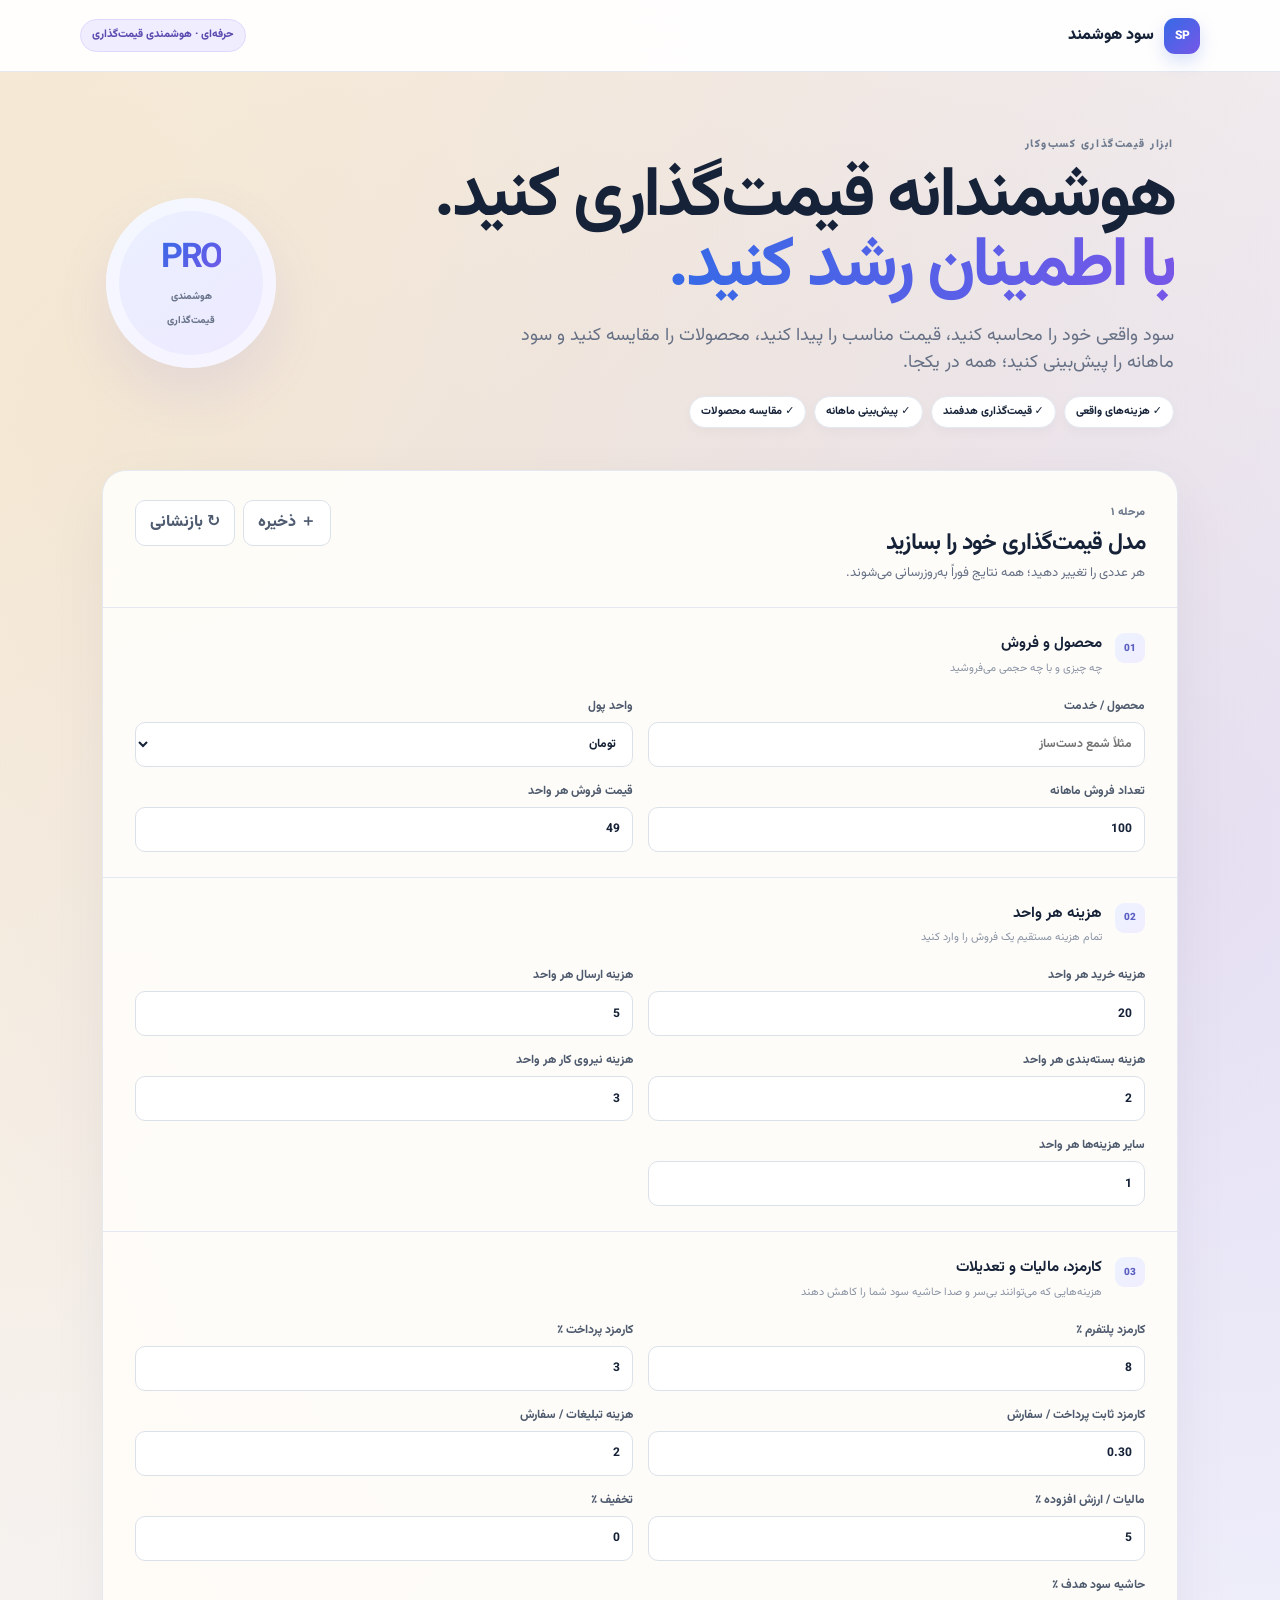
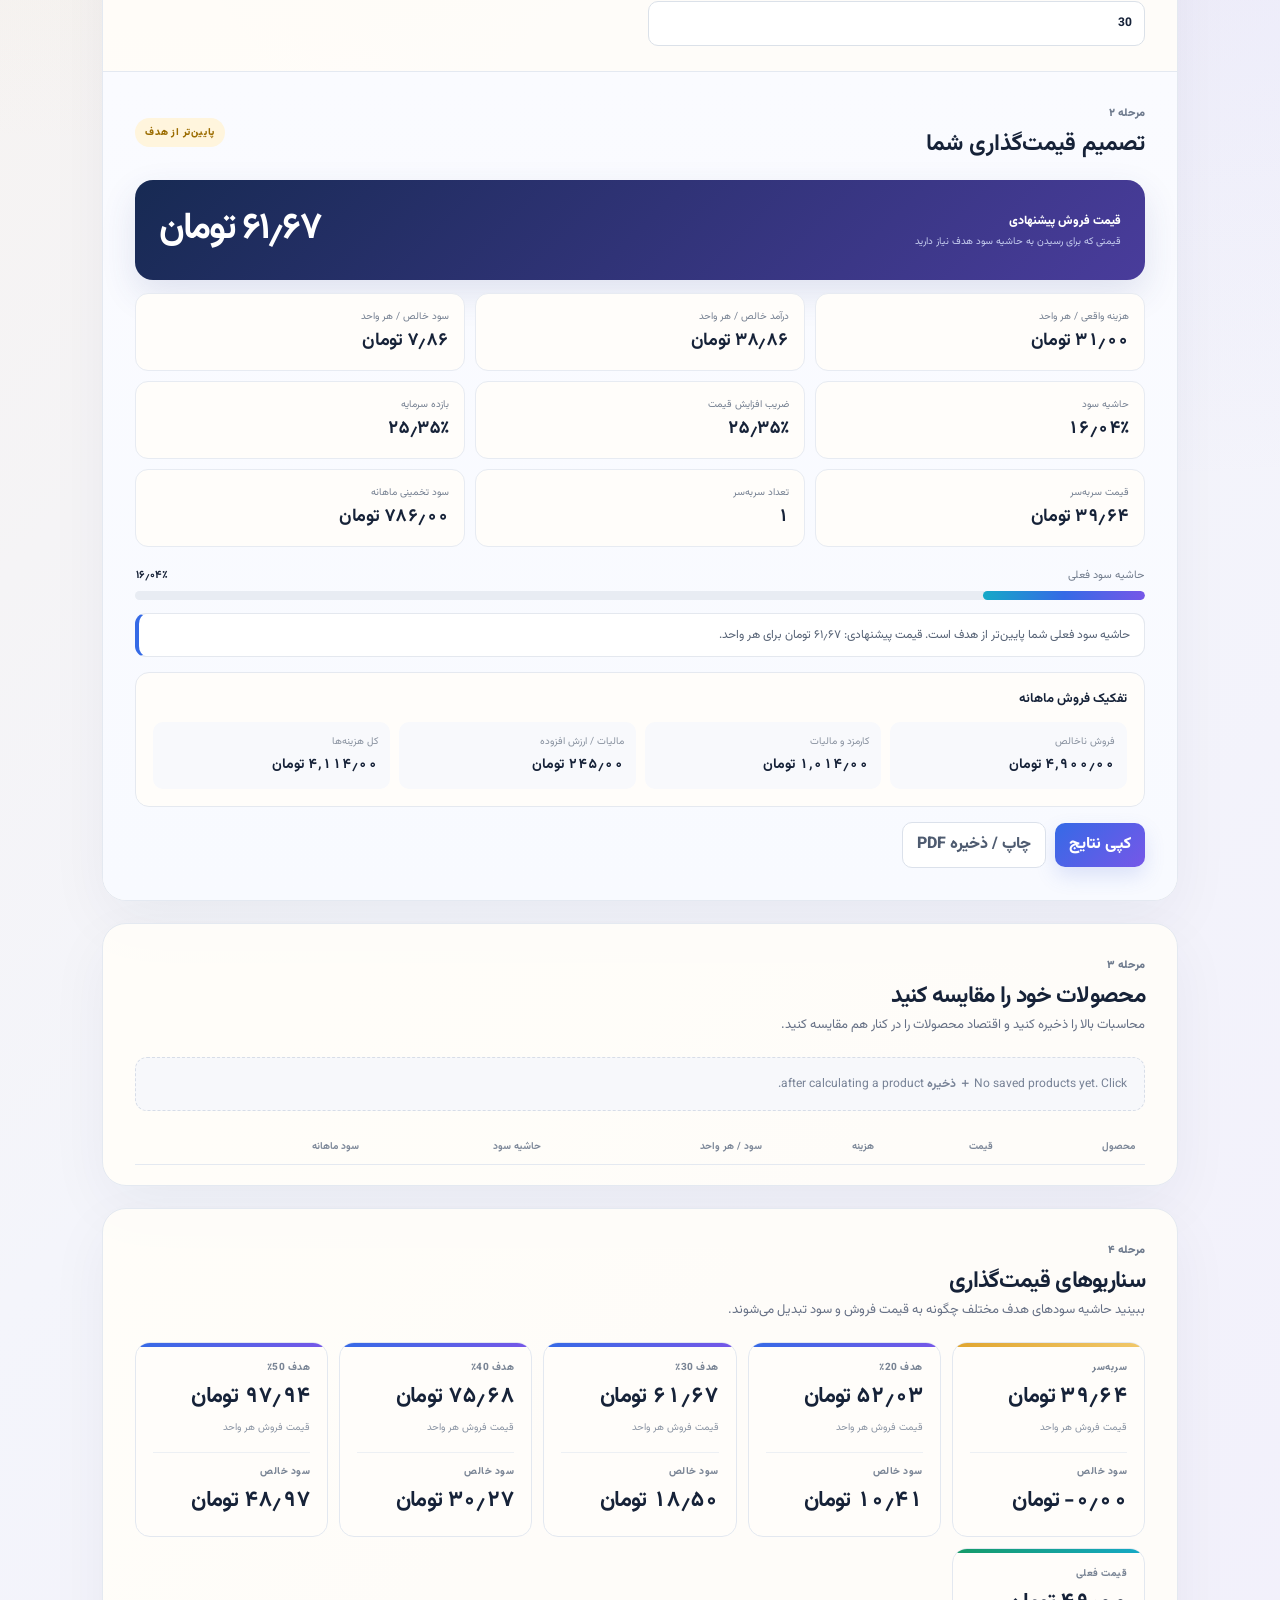
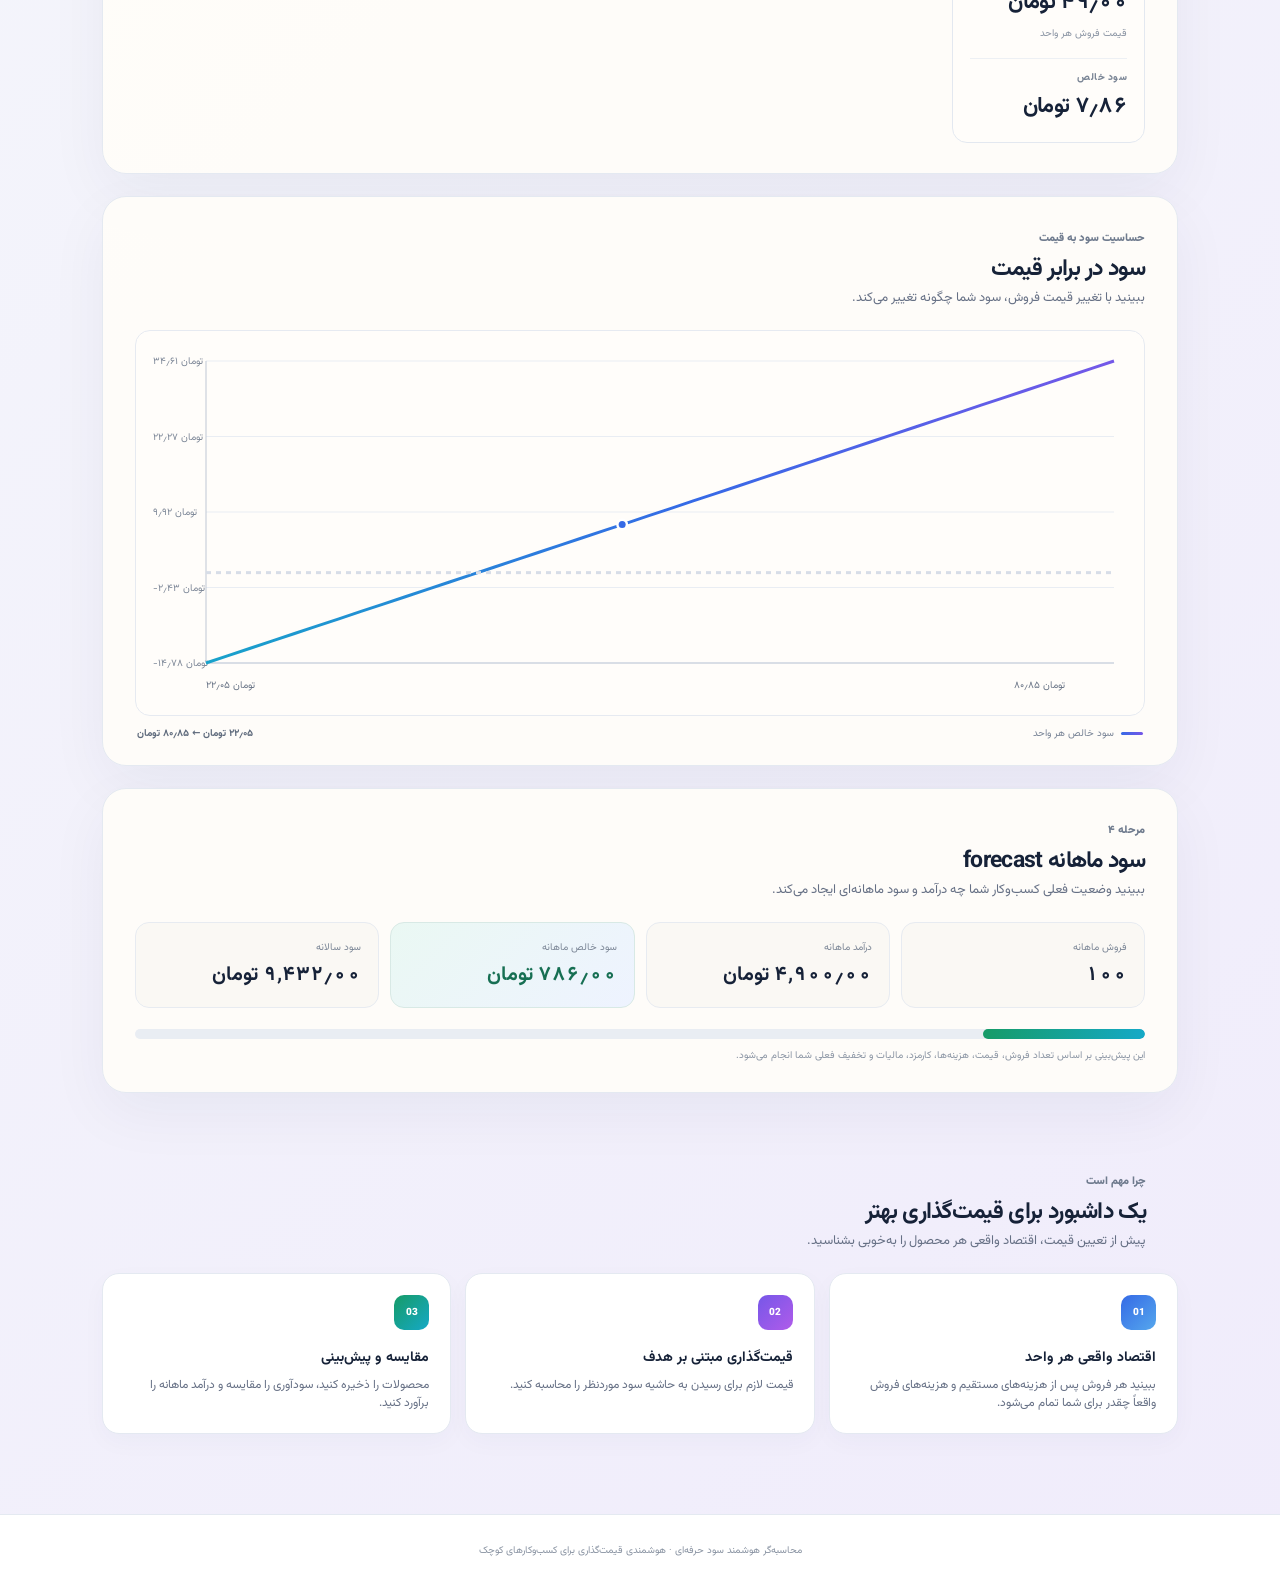
==== commit 46689e66: "Add files via upload" ====
--- a/index.html
+++ b/index.html
@@ -61,7 +61,7 @@
       <label>هزینه تبلیغات / سفارش<input id="ads" type="number" min="0" step="0.01" value="2"></label>
       <label>مالیات / ارزش افزوده ٪<input id="tax" type="number" min="0" max="100" step="0.1" value="5"></label>
       <label>تخفیف ٪<input id="discount" type="number" min="0" max="100" step="0.1" value="0"></label>
-      <label>حاشیه سود هدف ٪<input id="targetحاشیه سود" type="number" min="0" max="99.9" step="0.1" value="30"></label>
+      <label>حاشیه سود هدف ٪<input id="targetMargin" type="number" min="0" max="99.9" step="0.1" value="30"></label>
     </div>
   </div>
 
@@ -86,7 +86,7 @@
       <div><span>فروش ناخالص</span><b id="grossSales">۴٬۹۰۰٫۰۰ تومان</b></div>
       <div><span>کارمزد و مالیات</span><b id="fees">۹۸۰٫۰۰ تومان</b></div>
       <div><span>مالیات / ارزش افزوده</span><b id="taxAmount">۲۴۵٫۰۰ تومان</b></div>
-      <div><span>کل هزینه‌ها</span><b id="variableهزینهs">$3,695.00</b></div>
+      <div><span>کل هزینه‌ها</span><b id="variableCosts">$3,695.00</b></div>
     </div></div>
     <div class="actions"><button id="copy" class="primary">کپی نتایج</button><button id="pdf" class="secondary">چاپ / ذخیره PDF</button><span id="copied" class="copied"></span></div>
   </div>
